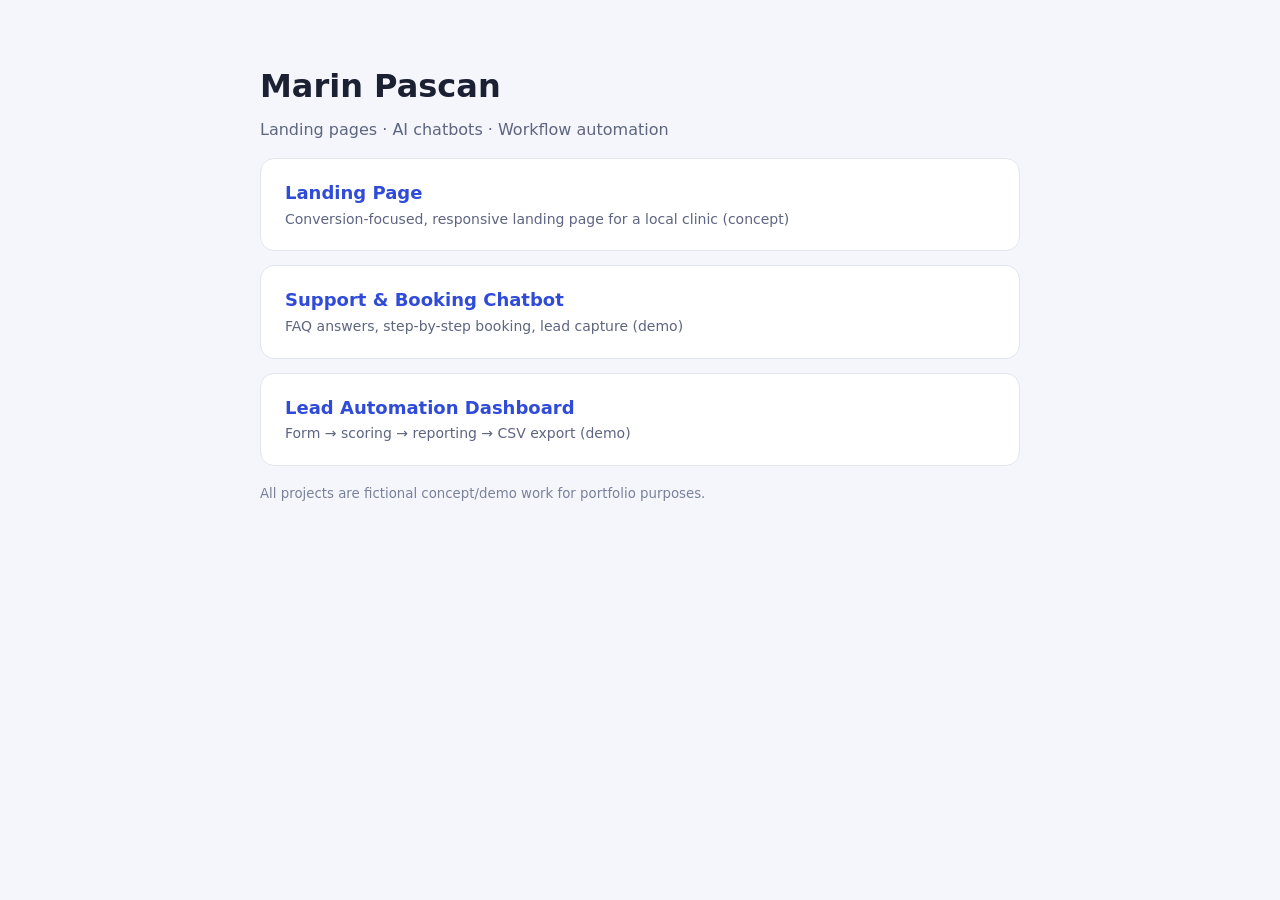
==== index.html @ 7fdba72f "Add portfolio demo projects Co-Authored-By: Claude Sonnet 5.5 <noreply@anthropic.com>" ====
<!doctype html>
<html lang="en"><head><meta charset="utf-8"><meta name="viewport" content="width=device-width,initial-scale=1">
<title>Marin Pascan – Portfolio</title>
<style>body{font:16px/1.6 system-ui,sans-serif;background:#f4f6fb;color:#1b2033;margin:0;padding:40px 20px}
.w{max-width:760px;margin:auto}h1{margin-bottom:4px}p.s{color:#5d6580;margin-top:0}
a.c{display:block;background:#fff;border:1px solid #e1e5f0;border-radius:14px;padding:20px 24px;margin:14px 0;text-decoration:none;color:inherit;transition:.2s}
a.c:hover{transform:translateY(-2px);box-shadow:0 8px 24px #2a3a7a1a}a.c b{font-size:18px;color:#2f4bd8}a.c span{display:block;color:#5d6580;font-size:14px}
small{color:#7a819b}</style></head><body><div class="w">
<h1>Marin Pascan</h1><p class="s">Landing pages · AI chatbots · Workflow automation</p>
<a class="c" href="landing-page/"><b>Landing Page</b><span>Conversion-focused, responsive landing page for a local clinic (concept)</span></a>
<a class="c" href="ai-chatbot/"><b>Support &amp; Booking Chatbot</b><span>FAQ answers, step-by-step booking, lead capture (demo)</span></a>
<a class="c" href="lead-automation/"><b>Lead Automation Dashboard</b><span>Form → scoring → reporting → CSV export (demo)</span></a>
<small>All projects are fictional concept/demo work for portfolio purposes.</small></div></body></html>
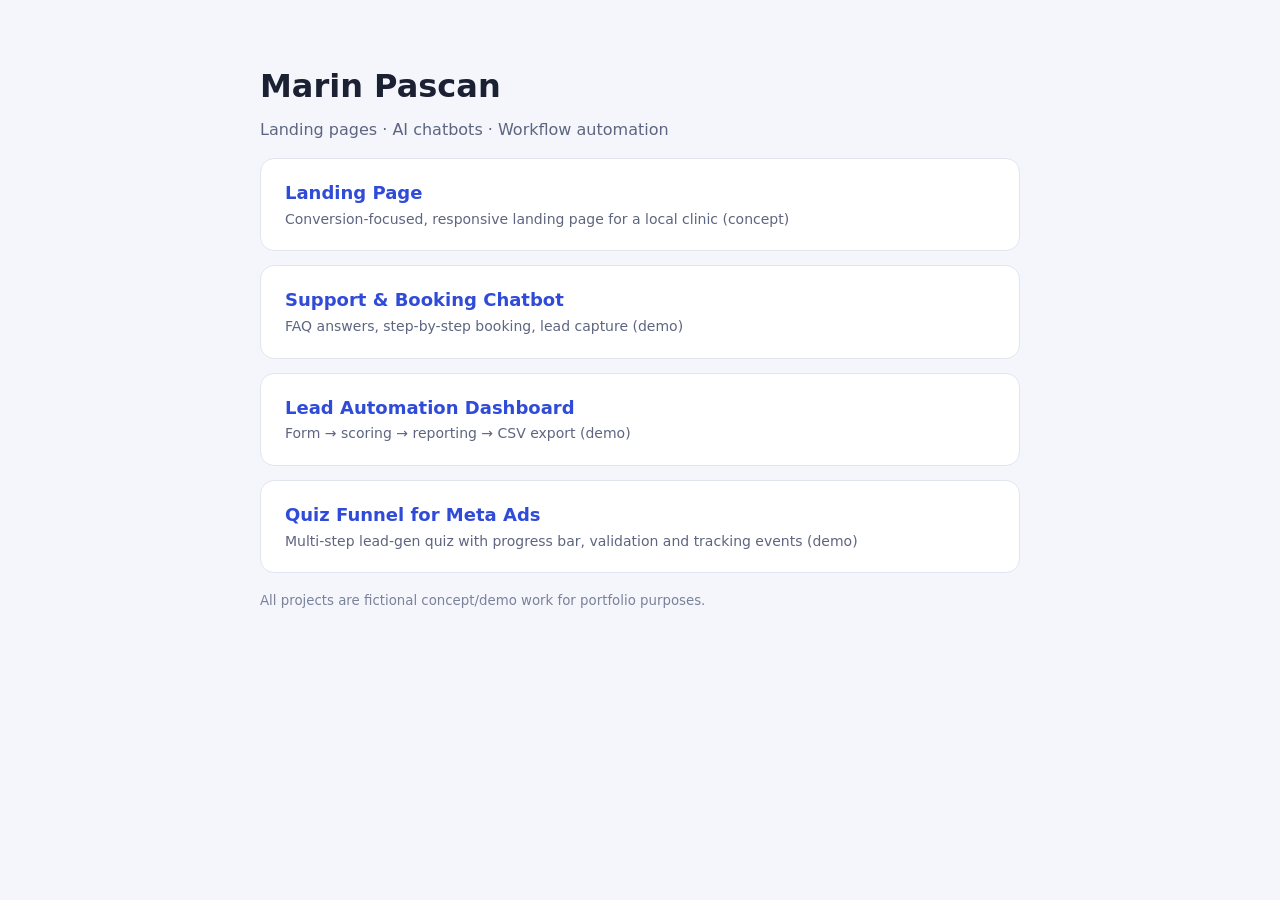
==== commit 4089819c: "Add quiz funnel demo Co-Authored-By: Claude Sonnet 5.5 <noreply@anthropic.com>" ====
--- a/index.html
+++ b/index.html
@@ -10,4 +10,5 @@
 <a class="c" href="landing-page/"><b>Landing Page</b><span>Conversion-focused, responsive landing page for a local clinic (concept)</span></a>
 <a class="c" href="ai-chatbot/"><b>Support &amp; Booking Chatbot</b><span>FAQ answers, step-by-step booking, lead capture (demo)</span></a>
 <a class="c" href="lead-automation/"><b>Lead Automation Dashboard</b><span>Form → scoring → reporting → CSV export (demo)</span></a>
+<a class="c" href="quiz-funnel/"><b>Quiz Funnel for Meta Ads</b><span>Multi-step lead-gen quiz with progress bar, validation and tracking events (demo)</span></a>
 <small>All projects are fictional concept/demo work for portfolio purposes.</small></div></body></html>
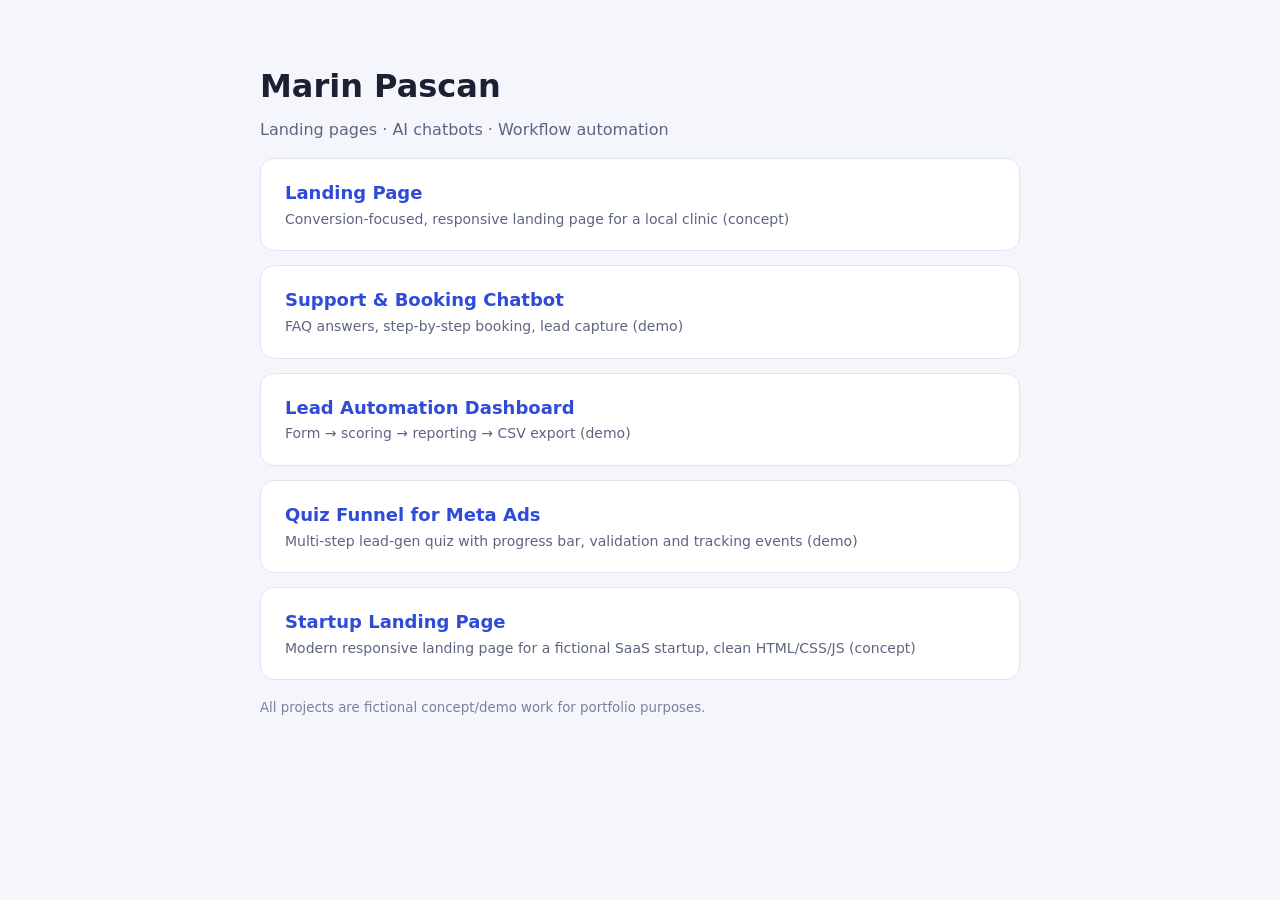
==== commit 198b164d: "Add startup landing page concept Co-Authored-By: Claude Sonnet 5.5 <noreply@anthropic.com>" ====
--- a/index.html
+++ b/index.html
@@ -11,4 +11,5 @@
 <a class="c" href="ai-chatbot/"><b>Support &amp; Booking Chatbot</b><span>FAQ answers, step-by-step booking, lead capture (demo)</span></a>
 <a class="c" href="lead-automation/"><b>Lead Automation Dashboard</b><span>Form → scoring → reporting → CSV export (demo)</span></a>
 <a class="c" href="quiz-funnel/"><b>Quiz Funnel for Meta Ads</b><span>Multi-step lead-gen quiz with progress bar, validation and tracking events (demo)</span></a>
+<a class="c" href="startup-landing/"><b>Startup Landing Page</b><span>Modern responsive landing page for a fictional SaaS startup, clean HTML/CSS/JS (concept)</span></a>
 <small>All projects are fictional concept/demo work for portfolio purposes.</small></div></body></html>
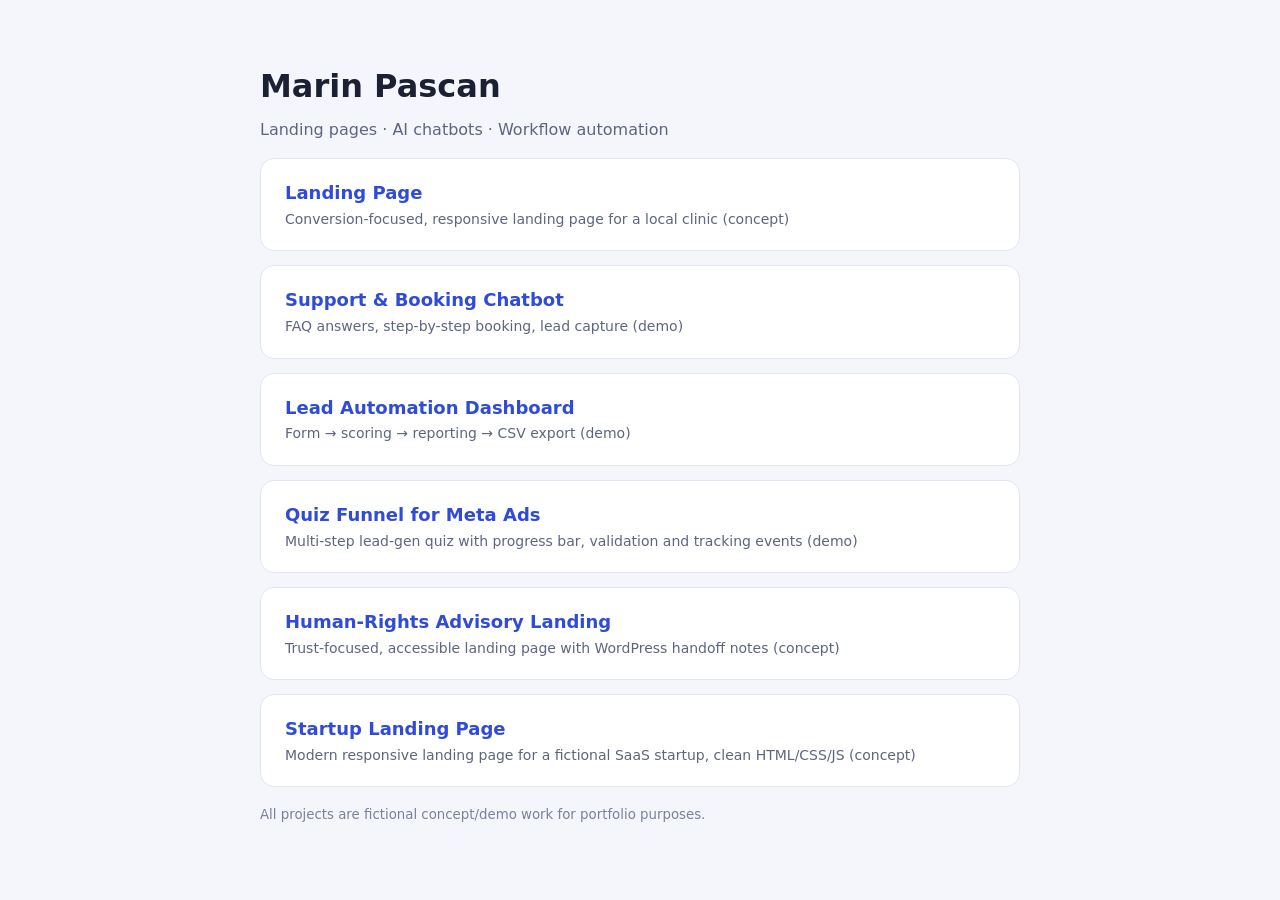
==== commit 28be874c: "Add human-rights advisory landing concept Co-Authored-By: Claude Sonnet 5.5 <noreply@anthropic.com>" ====
--- a/index.html
+++ b/index.html
@@ -11,5 +11,6 @@
 <a class="c" href="ai-chatbot/"><b>Support &amp; Booking Chatbot</b><span>FAQ answers, step-by-step booking, lead capture (demo)</span></a>
 <a class="c" href="lead-automation/"><b>Lead Automation Dashboard</b><span>Form → scoring → reporting → CSV export (demo)</span></a>
 <a class="c" href="quiz-funnel/"><b>Quiz Funnel for Meta Ads</b><span>Multi-step lead-gen quiz with progress bar, validation and tracking events (demo)</span></a>
+<a class="c" href="rights-advisory/"><b>Human-Rights Advisory Landing</b><span>Trust-focused, accessible landing page with WordPress handoff notes (concept)</span></a>
 <a class="c" href="startup-landing/"><b>Startup Landing Page</b><span>Modern responsive landing page for a fictional SaaS startup, clean HTML/CSS/JS (concept)</span></a>
 <small>All projects are fictional concept/demo work for portfolio purposes.</small></div></body></html>
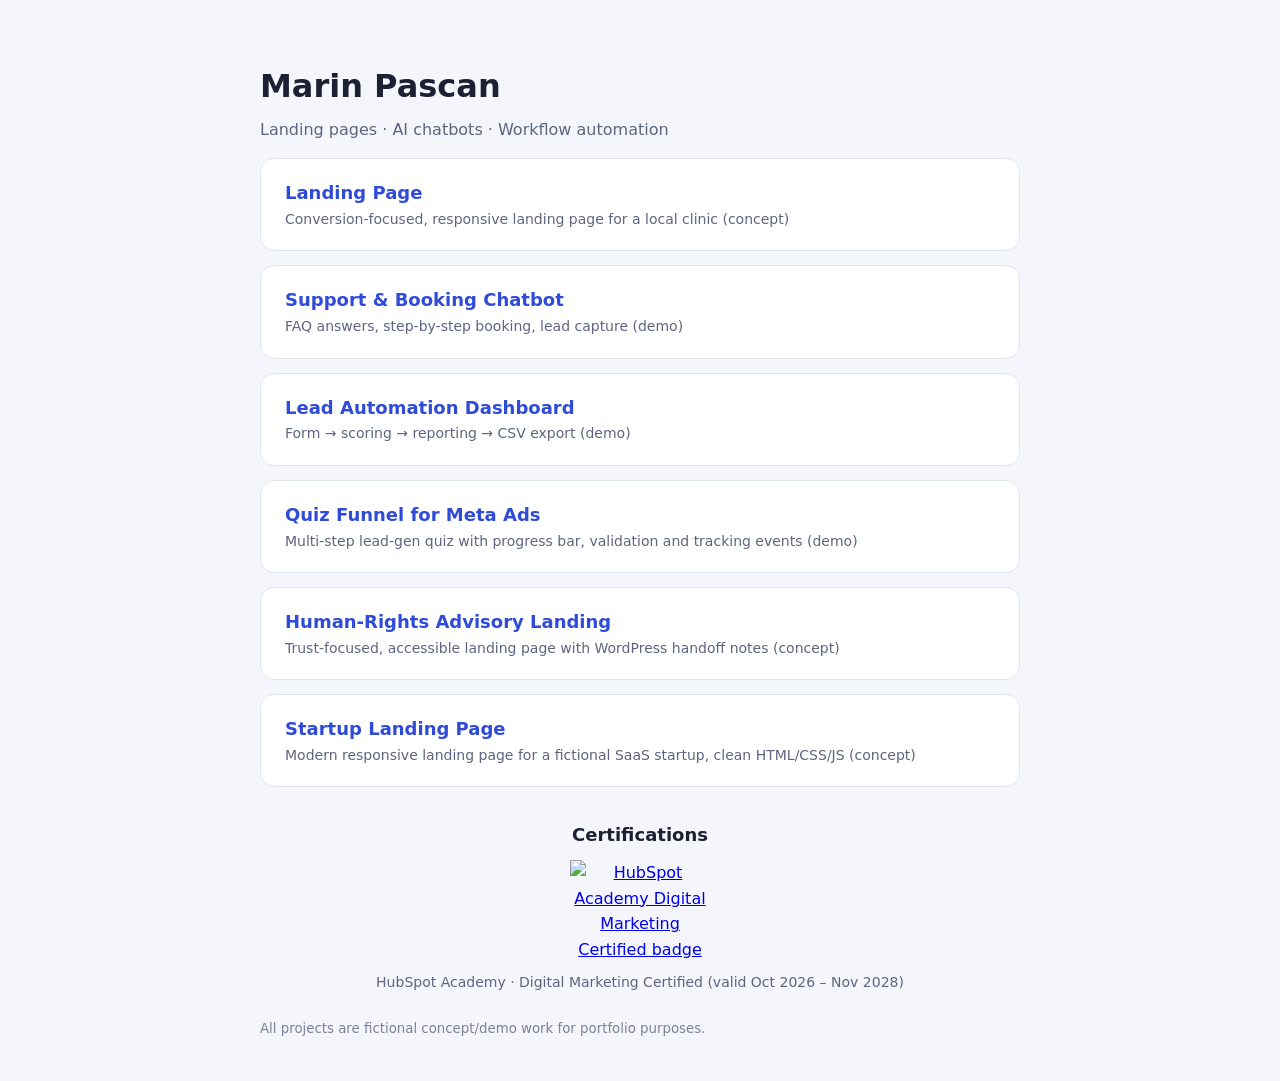
==== commit ce45366d: "Add HubSpot certification badge to portfolio hub Co-Authored-By: Claude Sonnet 5.5 <noreply@anthropi" ====
--- a/index.html
+++ b/index.html
@@ -5,7 +5,9 @@
 .w{max-width:760px;margin:auto}h1{margin-bottom:4px}p.s{color:#5d6580;margin-top:0}
 a.c{display:block;background:#fff;border:1px solid #e1e5f0;border-radius:14px;padding:20px 24px;margin:14px 0;text-decoration:none;color:inherit;transition:.2s}
 a.c:hover{transform:translateY(-2px);box-shadow:0 8px 24px #2a3a7a1a}a.c b{font-size:18px;color:#2f4bd8}a.c span{display:block;color:#5d6580;font-size:14px}
-small{color:#7a819b}</style></head><body><div class="w">
+small{color:#7a819b}
+.cert{margin:34px 0 22px;text-align:center}.cert h2{font-size:18px;margin:0 0 10px}.cert p{margin:8px 0 0;font-size:14px;color:#5d6580}
+.cert img{max-width:140px;height:auto}</style></head><body><div class="w">
 <h1>Marin Pascan</h1><p class="s">Landing pages · AI chatbots · Workflow automation</p>
 <a class="c" href="landing-page/"><b>Landing Page</b><span>Conversion-focused, responsive landing page for a local clinic (concept)</span></a>
 <a class="c" href="ai-chatbot/"><b>Support &amp; Booking Chatbot</b><span>FAQ answers, step-by-step booking, lead capture (demo)</span></a>
@@ -13,4 +15,11 @@
 <a class="c" href="quiz-funnel/"><b>Quiz Funnel for Meta Ads</b><span>Multi-step lead-gen quiz with progress bar, validation and tracking events (demo)</span></a>
 <a class="c" href="rights-advisory/"><b>Human-Rights Advisory Landing</b><span>Trust-focused, accessible landing page with WordPress handoff notes (concept)</span></a>
 <a class="c" href="startup-landing/"><b>Startup Landing Page</b><span>Modern responsive landing page for a fictional SaaS startup, clean HTML/CSS/JS (concept)</span></a>
+<div class="cert"><h2>Certifications</h2>
+<div class='academy-badge'>
+<a href='https://app-eu1.hubspot.com/academy/achievements/1tvn3wnn/en/1/marin-pascan/digital-marketing-certified' title='Digital Marketing Certified' target="_blank" rel="noopener">
+<img src='https://hubspot-credentials-na1.s3.amazonaws.com/prod/badges/user/4e311bf634454f97b11e7fbd67831e75.png' alt='HubSpot Academy Digital Marketing Certified badge' width="140" />
+</a>
+</div>
+<p>HubSpot Academy · Digital Marketing Certified (valid Oct 2026 – Nov 2028)</p></div>
 <small>All projects are fictional concept/demo work for portfolio purposes.</small></div></body></html>
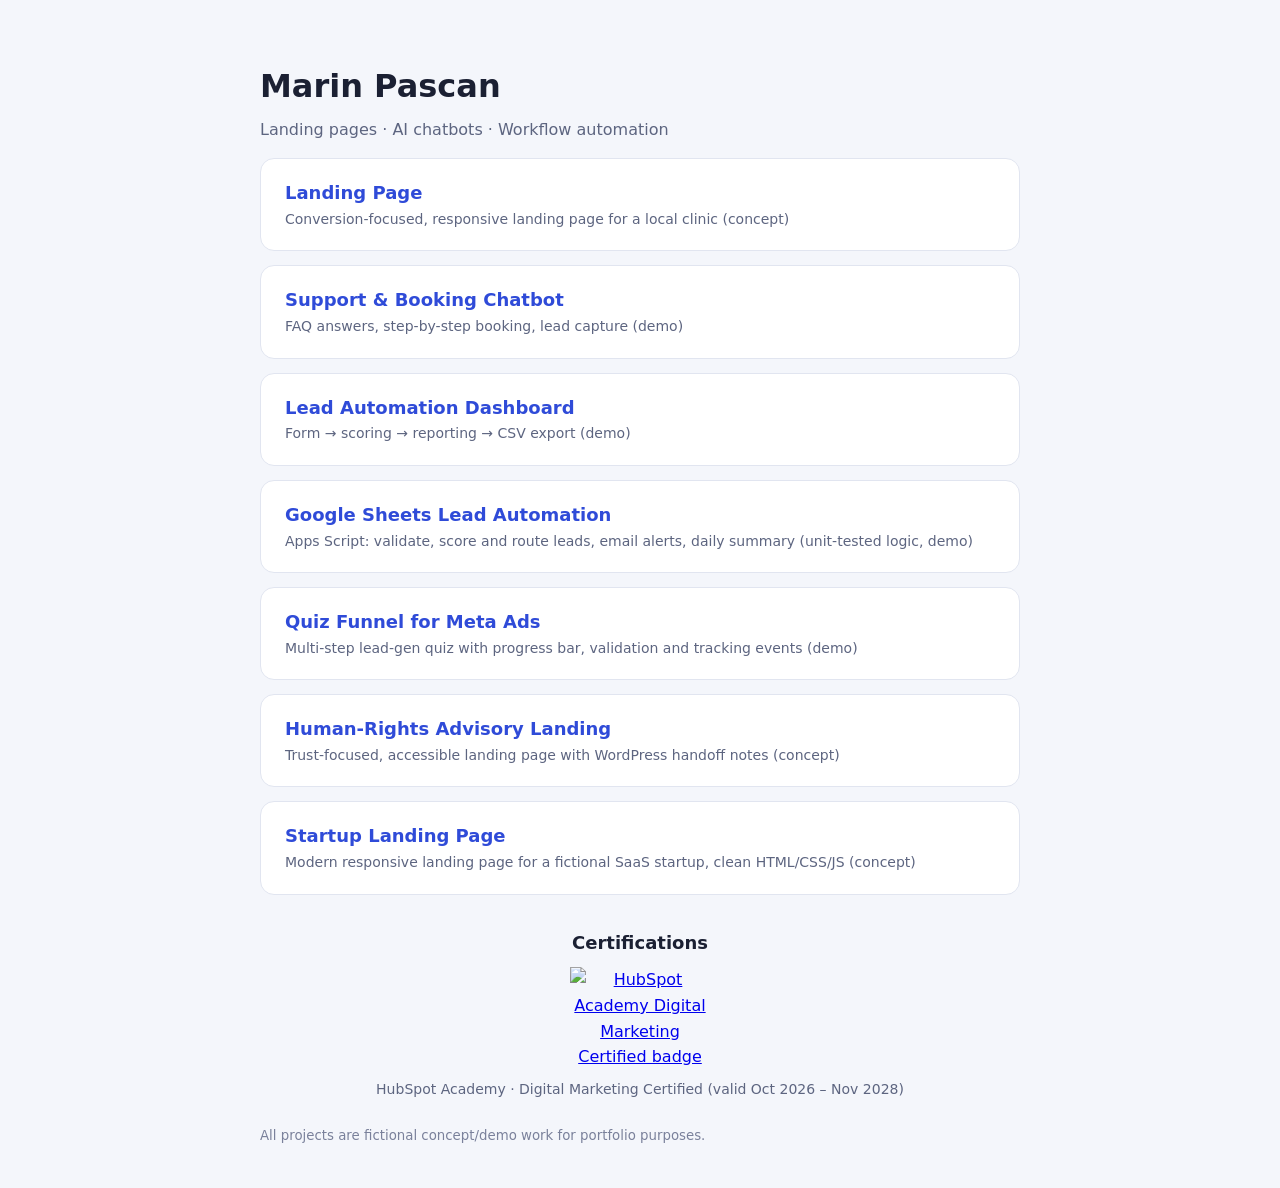
==== commit 6ccfc95a: "Add Google Sheets lead automation (Apps Script demo) Co-Authored-By: Claude Sonnet 5.5 <noreply@anth" ====
--- a/index.html
+++ b/index.html
@@ -12,6 +12,7 @@
 <a class="c" href="landing-page/"><b>Landing Page</b><span>Conversion-focused, responsive landing page for a local clinic (concept)</span></a>
 <a class="c" href="ai-chatbot/"><b>Support &amp; Booking Chatbot</b><span>FAQ answers, step-by-step booking, lead capture (demo)</span></a>
 <a class="c" href="lead-automation/"><b>Lead Automation Dashboard</b><span>Form → scoring → reporting → CSV export (demo)</span></a>
+<a class="c" href="apps-script-leads/"><b>Google Sheets Lead Automation</b><span>Apps Script: validate, score and route leads, email alerts, daily summary (unit-tested logic, demo)</span></a>
 <a class="c" href="quiz-funnel/"><b>Quiz Funnel for Meta Ads</b><span>Multi-step lead-gen quiz with progress bar, validation and tracking events (demo)</span></a>
 <a class="c" href="rights-advisory/"><b>Human-Rights Advisory Landing</b><span>Trust-focused, accessible landing page with WordPress handoff notes (concept)</span></a>
 <a class="c" href="startup-landing/"><b>Startup Landing Page</b><span>Modern responsive landing page for a fictional SaaS startup, clean HTML/CSS/JS (concept)</span></a>
